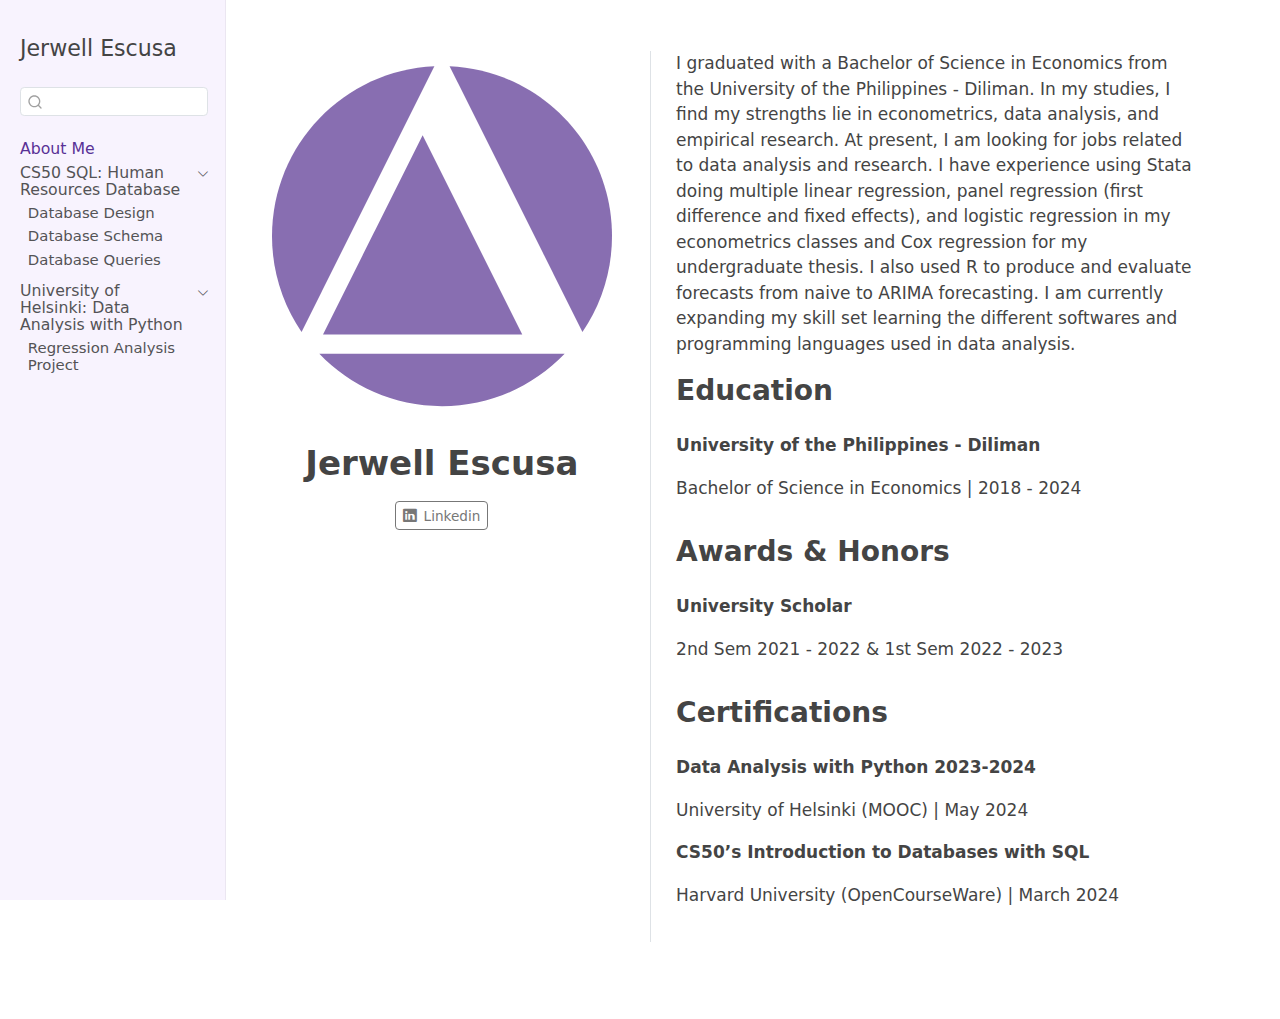
==== index.html @ 2f2919a4 "Initialized the website" ====
<!DOCTYPE html>
<html xmlns="http://www.w3.org/1999/xhtml" lang="en" xml:lang="en"><head>

<meta charset="utf-8">
<meta name="generator" content="quarto-1.4.555">

<meta name="viewport" content="width=device-width, initial-scale=1.0, user-scalable=yes">


<title>Jerwell Escusa</title>
<style>
code{white-space: pre-wrap;}
span.smallcaps{font-variant: small-caps;}
div.columns{display: flex; gap: min(4vw, 1.5em);}
div.column{flex: auto; overflow-x: auto;}
div.hanging-indent{margin-left: 1.5em; text-indent: -1.5em;}
ul.task-list{list-style: none;}
ul.task-list li input[type="checkbox"] {
  width: 0.8em;
  margin: 0 0.8em 0.2em -1em; /* quarto-specific, see https://github.com/quarto-dev/quarto-cli/issues/4556 */ 
  vertical-align: middle;
}
</style>


<script src="site_libs/quarto-nav/quarto-nav.js"></script>
<script src="site_libs/quarto-nav/headroom.min.js"></script>
<script src="site_libs/clipboard/clipboard.min.js"></script>
<script src="site_libs/quarto-search/autocomplete.umd.js"></script>
<script src="site_libs/quarto-search/fuse.min.js"></script>
<script src="site_libs/quarto-search/quarto-search.js"></script>
<meta name="quarto:offset" content="./">
<link href="./icon.svg" rel="icon" type="image/svg+xml">
<script src="site_libs/quarto-html/quarto.js"></script>
<script src="site_libs/quarto-html/popper.min.js"></script>
<script src="site_libs/quarto-html/tippy.umd.min.js"></script>
<link href="site_libs/quarto-html/tippy.css" rel="stylesheet">
<link href="site_libs/quarto-html/quarto-syntax-highlighting.css" rel="stylesheet" id="quarto-text-highlighting-styles">
<script src="site_libs/bootstrap/bootstrap.min.js"></script>
<link href="site_libs/bootstrap/bootstrap-icons.css" rel="stylesheet">
<link href="site_libs/bootstrap/bootstrap.min.css" rel="stylesheet" id="quarto-bootstrap" data-mode="light">
<script id="quarto-search-options" type="application/json">{
  "location": "sidebar",
  "copy-button": false,
  "collapse-after": 3,
  "panel-placement": "start",
  "type": "textbox",
  "limit": 50,
  "keyboard-shortcut": [
    "f",
    "/",
    "s"
  ],
  "show-item-context": false,
  "language": {
    "search-no-results-text": "No results",
    "search-matching-documents-text": "matching documents",
    "search-copy-link-title": "Copy link to search",
    "search-hide-matches-text": "Hide additional matches",
    "search-more-match-text": "more match in this document",
    "search-more-matches-text": "more matches in this document",
    "search-clear-button-title": "Clear",
    "search-text-placeholder": "",
    "search-detached-cancel-button-title": "Cancel",
    "search-submit-button-title": "Submit",
    "search-label": "Search"
  }
}</script>


<link rel="stylesheet" href="styles.css">
</head>

<body class="nav-sidebar docked fullcontent">

<div id="quarto-search-results"></div>
  <header id="quarto-header" class="headroom fixed-top">
  <nav class="quarto-secondary-nav">
    <div class="container-fluid d-flex">
      <button type="button" class="quarto-btn-toggle btn" data-bs-toggle="collapse" data-bs-target=".quarto-sidebar-collapse-item" aria-controls="quarto-sidebar" aria-expanded="false" aria-label="Toggle sidebar navigation" onclick="if (window.quartoToggleHeadroom) { window.quartoToggleHeadroom(); }">
        <i class="bi bi-layout-text-sidebar-reverse"></i>
      </button>
        <nav class="quarto-page-breadcrumbs" aria-label="breadcrumb"><ol class="breadcrumb"><li class="breadcrumb-item"><a href="./index.html">About Me</a></li></ol></nav>
        <a class="flex-grow-1" role="button" data-bs-toggle="collapse" data-bs-target=".quarto-sidebar-collapse-item" aria-controls="quarto-sidebar" aria-expanded="false" aria-label="Toggle sidebar navigation" onclick="if (window.quartoToggleHeadroom) { window.quartoToggleHeadroom(); }">      
        </a>
      <button type="button" class="btn quarto-search-button" aria-label="" onclick="window.quartoOpenSearch();">
        <i class="bi bi-search"></i>
      </button>
    </div>
  </nav>
</header>
<!-- content -->
<div id="quarto-content" class="quarto-container page-columns page-rows-contents page-layout-article">
<!-- sidebar -->
  <nav id="quarto-sidebar" class="sidebar collapse collapse-horizontal quarto-sidebar-collapse-item sidebar-navigation docked overflow-auto">
    <div class="pt-lg-2 mt-2 text-left sidebar-header">
    <div class="sidebar-title mb-0 py-0">
      <a href="./">Jerwell Escusa</a> 
    </div>
      </div>
        <div class="mt-2 flex-shrink-0 align-items-center">
        <div class="sidebar-search">
        <div id="quarto-search" class="" title="Search"></div>
        </div>
        </div>
    <div class="sidebar-menu-container"> 
    <ul class="list-unstyled mt-1">
        <li class="sidebar-item">
  <div class="sidebar-item-container"> 
  <a href="./index.html" class="sidebar-item-text sidebar-link active">
 <span class="menu-text">About Me</span></a>
  </div>
</li>
        <li class="sidebar-item sidebar-item-section">
      <div class="sidebar-item-container"> 
            <a class="sidebar-item-text sidebar-link text-start" data-bs-toggle="collapse" data-bs-target="#quarto-sidebar-section-1" aria-expanded="true">
 <span class="menu-text">CS50 SQL: Human Resources Database</span></a>
          <a class="sidebar-item-toggle text-start" data-bs-toggle="collapse" data-bs-target="#quarto-sidebar-section-1" aria-expanded="true" aria-label="Toggle section">
            <i class="bi bi-chevron-right ms-2"></i>
          </a> 
      </div>
      <ul id="quarto-sidebar-section-1" class="collapse list-unstyled sidebar-section depth1 show">  
          <li class="sidebar-item">
  <div class="sidebar-item-container"> 
  <a href="./cs50_sql/design.html" class="sidebar-item-text sidebar-link">
 <span class="menu-text">Database Design</span></a>
  </div>
</li>
          <li class="sidebar-item">
  <div class="sidebar-item-container"> 
  <a href="./cs50_sql/schema.html" class="sidebar-item-text sidebar-link">
 <span class="menu-text">Database Schema</span></a>
  </div>
</li>
          <li class="sidebar-item">
  <div class="sidebar-item-container"> 
  <a href="./cs50_sql/queries.html" class="sidebar-item-text sidebar-link">
 <span class="menu-text">Database Queries</span></a>
  </div>
</li>
      </ul>
  </li>
        <li class="sidebar-item sidebar-item-section">
      <div class="sidebar-item-container"> 
            <a class="sidebar-item-text sidebar-link text-start" data-bs-toggle="collapse" data-bs-target="#quarto-sidebar-section-2" aria-expanded="true">
 <span class="menu-text">University of Helsinki: Data Analysis with Python</span></a>
          <a class="sidebar-item-toggle text-start" data-bs-toggle="collapse" data-bs-target="#quarto-sidebar-section-2" aria-expanded="true" aria-label="Toggle section">
            <i class="bi bi-chevron-right ms-2"></i>
          </a> 
      </div>
      <ul id="quarto-sidebar-section-2" class="collapse list-unstyled sidebar-section depth1 show">  
          <li class="sidebar-item">
  <div class="sidebar-item-container"> 
  <a href="./helsinki_dap2324/project_regression-analysis.html" class="sidebar-item-text sidebar-link">
 <span class="menu-text">Regression Analysis Project</span></a>
  </div>
</li>
      </ul>
  </li>
    </ul>
    </div>
</nav>
<div id="quarto-sidebar-glass" class="quarto-sidebar-collapse-item" data-bs-toggle="collapse" data-bs-target=".quarto-sidebar-collapse-item"></div>
<!-- margin-sidebar -->
    
<!-- main -->
<div class="quarto-about-trestles content">
  <div class="about-entity">
    <img src="profile.svg" class="about-image
  rounded " style="width: 20em;">
<header id="title-block-header" class="quarto-title-block default">
<div class="quarto-title">
<h1 class="title">Jerwell Escusa</h1>
</div>
<div class="quarto-title-meta">
  </div>
</header>
    <div class="about-links">
  <a href="https://www.linkedin.com/in/jerwell-arden-escusa/" class="about-link" rel="" target="">
    <i class="bi bi-linkedin"></i>
     <span class="about-link-text">Linkedin</span>
  </a>
</div>
  </div>
  <div class="about-contents"><main class="content" id="quarto-document-content">
<p>I graduated with a Bachelor of Science in Economics from the University of the Philippines - Diliman. In my studies, I find my strengths lie in econometrics, data analysis, and empirical research. At present, I am looking for jobs related to data analysis and research. I have experience using Stata doing multiple linear regression, panel regression (first difference and fixed effects), and logistic regression in my econometrics classes and Cox regression for my undergraduate thesis. I also used R to produce and evaluate forecasts from naive to ARIMA forecasting. I am currently expanding my skill set learning the different softwares and programming languages used in data analysis.</p>
<section id="education" class="level2">
<h2 data-anchor-id="education">Education</h2>
<p><strong>University of the Philippines - Diliman</strong></p>
<p>Bachelor of Science in Economics | 2018 - 2024</p>
</section>
<section id="awards-honors" class="level2">
<h2 data-anchor-id="awards-honors">Awards &amp; Honors</h2>
<p><strong>University Scholar</strong></p>
<p>2nd Sem 2021 - 2022 &amp; 1st Sem 2022 - 2023</p>
</section>
<section id="certifications" class="level2">
<h2 data-anchor-id="certifications">Certifications</h2>
<p><strong>Data Analysis with Python 2023-2024</strong></p>
<p>University of Helsinki (MOOC) | May 2024</p>
<p><a href="https://certificates.cs50.io/217c3000-e9ad-4f0f-bda6-6aeee8ce17c9.pdf?size=letter" style="text-decoration: none; color: inherit;" title="View Certificate"><strong>CS50’s Introduction to Databases with SQL</strong></a></p>
<p>Harvard University (OpenCourseWare) | March 2024</p>


</section>
</main></div>
</div>
 <!-- /main -->
<script id="quarto-html-after-body" type="application/javascript">
window.document.addEventListener("DOMContentLoaded", function (event) {
  const toggleBodyColorMode = (bsSheetEl) => {
    const mode = bsSheetEl.getAttribute("data-mode");
    const bodyEl = window.document.querySelector("body");
    if (mode === "dark") {
      bodyEl.classList.add("quarto-dark");
      bodyEl.classList.remove("quarto-light");
    } else {
      bodyEl.classList.add("quarto-light");
      bodyEl.classList.remove("quarto-dark");
    }
  }
  const toggleBodyColorPrimary = () => {
    const bsSheetEl = window.document.querySelector("link#quarto-bootstrap");
    if (bsSheetEl) {
      toggleBodyColorMode(bsSheetEl);
    }
  }
  toggleBodyColorPrimary();  
  const isCodeAnnotation = (el) => {
    for (const clz of el.classList) {
      if (clz.startsWith('code-annotation-')) {                     
        return true;
      }
    }
    return false;
  }
  const clipboard = new window.ClipboardJS('.code-copy-button', {
    text: function(trigger) {
      const codeEl = trigger.previousElementSibling.cloneNode(true);
      for (const childEl of codeEl.children) {
        if (isCodeAnnotation(childEl)) {
          childEl.remove();
        }
      }
      return codeEl.innerText;
    }
  });
  clipboard.on('success', function(e) {
    // button target
    const button = e.trigger;
    // don't keep focus
    button.blur();
    // flash "checked"
    button.classList.add('code-copy-button-checked');
    var currentTitle = button.getAttribute("title");
    button.setAttribute("title", "Copied!");
    let tooltip;
    if (window.bootstrap) {
      button.setAttribute("data-bs-toggle", "tooltip");
      button.setAttribute("data-bs-placement", "left");
      button.setAttribute("data-bs-title", "Copied!");
      tooltip = new bootstrap.Tooltip(button, 
        { trigger: "manual", 
          customClass: "code-copy-button-tooltip",
          offset: [0, -8]});
      tooltip.show();    
    }
    setTimeout(function() {
      if (tooltip) {
        tooltip.hide();
        button.removeAttribute("data-bs-title");
        button.removeAttribute("data-bs-toggle");
        button.removeAttribute("data-bs-placement");
      }
      button.setAttribute("title", currentTitle);
      button.classList.remove('code-copy-button-checked');
    }, 1000);
    // clear code selection
    e.clearSelection();
  });
    var localhostRegex = new RegExp(/^(?:http|https):\/\/localhost\:?[0-9]*\//);
    var mailtoRegex = new RegExp(/^mailto:/);
      var filterRegex = new RegExp('/' + window.location.host + '/');
    var isInternal = (href) => {
        return filterRegex.test(href) || localhostRegex.test(href) || mailtoRegex.test(href);
    }
    // Inspect non-navigation links and adorn them if external
 	var links = window.document.querySelectorAll('a[href]:not(.nav-link):not(.navbar-brand):not(.toc-action):not(.sidebar-link):not(.sidebar-item-toggle):not(.pagination-link):not(.no-external):not([aria-hidden]):not(.dropdown-item):not(.quarto-navigation-tool)');
    for (var i=0; i<links.length; i++) {
      const link = links[i];
      if (!isInternal(link.href)) {
        // undo the damage that might have been done by quarto-nav.js in the case of
        // links that we want to consider external
        if (link.dataset.originalHref !== undefined) {
          link.href = link.dataset.originalHref;
        }
      }
    }
  function tippyHover(el, contentFn, onTriggerFn, onUntriggerFn) {
    const config = {
      allowHTML: true,
      maxWidth: 500,
      delay: 100,
      arrow: false,
      appendTo: function(el) {
          return el.parentElement;
      },
      interactive: true,
      interactiveBorder: 10,
      theme: 'quarto',
      placement: 'bottom-start',
    };
    if (contentFn) {
      config.content = contentFn;
    }
    if (onTriggerFn) {
      config.onTrigger = onTriggerFn;
    }
    if (onUntriggerFn) {
      config.onUntrigger = onUntriggerFn;
    }
    window.tippy(el, config); 
  }
  const noterefs = window.document.querySelectorAll('a[role="doc-noteref"]');
  for (var i=0; i<noterefs.length; i++) {
    const ref = noterefs[i];
    tippyHover(ref, function() {
      // use id or data attribute instead here
      let href = ref.getAttribute('data-footnote-href') || ref.getAttribute('href');
      try { href = new URL(href).hash; } catch {}
      const id = href.replace(/^#\/?/, "");
      const note = window.document.getElementById(id);
      if (note) {
        return note.innerHTML;
      } else {
        return "";
      }
    });
  }
  const xrefs = window.document.querySelectorAll('a.quarto-xref');
  const processXRef = (id, note) => {
    // Strip column container classes
    const stripColumnClz = (el) => {
      el.classList.remove("page-full", "page-columns");
      if (el.children) {
        for (const child of el.children) {
          stripColumnClz(child);
        }
      }
    }
    stripColumnClz(note)
    if (id === null || id.startsWith('sec-')) {
      // Special case sections, only their first couple elements
      const container = document.createElement("div");
      if (note.children && note.children.length > 2) {
        container.appendChild(note.children[0].cloneNode(true));
        for (let i = 1; i < note.children.length; i++) {
          const child = note.children[i];
          if (child.tagName === "P" && child.innerText === "") {
            continue;
          } else {
            container.appendChild(child.cloneNode(true));
            break;
          }
        }
        if (window.Quarto?.typesetMath) {
          window.Quarto.typesetMath(container);
        }
        return container.innerHTML
      } else {
        if (window.Quarto?.typesetMath) {
          window.Quarto.typesetMath(note);
        }
        return note.innerHTML;
      }
    } else {
      // Remove any anchor links if they are present
      const anchorLink = note.querySelector('a.anchorjs-link');
      if (anchorLink) {
        anchorLink.remove();
      }
      if (window.Quarto?.typesetMath) {
        window.Quarto.typesetMath(note);
      }
      // TODO in 1.5, we should make sure this works without a callout special case
      if (note.classList.contains("callout")) {
        return note.outerHTML;
      } else {
        return note.innerHTML;
      }
    }
  }
  for (var i=0; i<xrefs.length; i++) {
    const xref = xrefs[i];
    tippyHover(xref, undefined, function(instance) {
      instance.disable();
      let url = xref.getAttribute('href');
      let hash = undefined; 
      if (url.startsWith('#')) {
        hash = url;
      } else {
        try { hash = new URL(url).hash; } catch {}
      }
      if (hash) {
        const id = hash.replace(/^#\/?/, "");
        const note = window.document.getElementById(id);
        if (note !== null) {
          try {
            const html = processXRef(id, note.cloneNode(true));
            instance.setContent(html);
          } finally {
            instance.enable();
            instance.show();
          }
        } else {
          // See if we can fetch this
          fetch(url.split('#')[0])
          .then(res => res.text())
          .then(html => {
            const parser = new DOMParser();
            const htmlDoc = parser.parseFromString(html, "text/html");
            const note = htmlDoc.getElementById(id);
            if (note !== null) {
              const html = processXRef(id, note);
              instance.setContent(html);
            } 
          }).finally(() => {
            instance.enable();
            instance.show();
          });
        }
      } else {
        // See if we can fetch a full url (with no hash to target)
        // This is a special case and we should probably do some content thinning / targeting
        fetch(url)
        .then(res => res.text())
        .then(html => {
          const parser = new DOMParser();
          const htmlDoc = parser.parseFromString(html, "text/html");
          const note = htmlDoc.querySelector('main.content');
          if (note !== null) {
            // This should only happen for chapter cross references
            // (since there is no id in the URL)
            // remove the first header
            if (note.children.length > 0 && note.children[0].tagName === "HEADER") {
              note.children[0].remove();
            }
            const html = processXRef(null, note);
            instance.setContent(html);
          } 
        }).finally(() => {
          instance.enable();
          instance.show();
        });
      }
    }, function(instance) {
    });
  }
      let selectedAnnoteEl;
      const selectorForAnnotation = ( cell, annotation) => {
        let cellAttr = 'data-code-cell="' + cell + '"';
        let lineAttr = 'data-code-annotation="' +  annotation + '"';
        const selector = 'span[' + cellAttr + '][' + lineAttr + ']';
        return selector;
      }
      const selectCodeLines = (annoteEl) => {
        const doc = window.document;
        const targetCell = annoteEl.getAttribute("data-target-cell");
        const targetAnnotation = annoteEl.getAttribute("data-target-annotation");
        const annoteSpan = window.document.querySelector(selectorForAnnotation(targetCell, targetAnnotation));
        const lines = annoteSpan.getAttribute("data-code-lines").split(",");
        const lineIds = lines.map((line) => {
          return targetCell + "-" + line;
        })
        let top = null;
        let height = null;
        let parent = null;
        if (lineIds.length > 0) {
            //compute the position of the single el (top and bottom and make a div)
            const el = window.document.getElementById(lineIds[0]);
            top = el.offsetTop;
            height = el.offsetHeight;
            parent = el.parentElement.parentElement;
          if (lineIds.length > 1) {
            const lastEl = window.document.getElementById(lineIds[lineIds.length - 1]);
            const bottom = lastEl.offsetTop + lastEl.offsetHeight;
            height = bottom - top;
          }
          if (top !== null && height !== null && parent !== null) {
            // cook up a div (if necessary) and position it 
            let div = window.document.getElementById("code-annotation-line-highlight");
            if (div === null) {
              div = window.document.createElement("div");
              div.setAttribute("id", "code-annotation-line-highlight");
              div.style.position = 'absolute';
              parent.appendChild(div);
            }
            div.style.top = top - 2 + "px";
            div.style.height = height + 4 + "px";
            div.style.left = 0;
            let gutterDiv = window.document.getElementById("code-annotation-line-highlight-gutter");
            if (gutterDiv === null) {
              gutterDiv = window.document.createElement("div");
              gutterDiv.setAttribute("id", "code-annotation-line-highlight-gutter");
              gutterDiv.style.position = 'absolute';
              const codeCell = window.document.getElementById(targetCell);
              const gutter = codeCell.querySelector('.code-annotation-gutter');
              gutter.appendChild(gutterDiv);
            }
            gutterDiv.style.top = top - 2 + "px";
            gutterDiv.style.height = height + 4 + "px";
          }
          selectedAnnoteEl = annoteEl;
        }
      };
      const unselectCodeLines = () => {
        const elementsIds = ["code-annotation-line-highlight", "code-annotation-line-highlight-gutter"];
        elementsIds.forEach((elId) => {
          const div = window.document.getElementById(elId);
          if (div) {
            div.remove();
          }
        });
        selectedAnnoteEl = undefined;
      };
        // Handle positioning of the toggle
    window.addEventListener(
      "resize",
      throttle(() => {
        elRect = undefined;
        if (selectedAnnoteEl) {
          selectCodeLines(selectedAnnoteEl);
        }
      }, 10)
    );
    function throttle(fn, ms) {
    let throttle = false;
    let timer;
      return (...args) => {
        if(!throttle) { // first call gets through
            fn.apply(this, args);
            throttle = true;
        } else { // all the others get throttled
            if(timer) clearTimeout(timer); // cancel #2
            timer = setTimeout(() => {
              fn.apply(this, args);
              timer = throttle = false;
            }, ms);
        }
      };
    }
      // Attach click handler to the DT
      const annoteDls = window.document.querySelectorAll('dt[data-target-cell]');
      for (const annoteDlNode of annoteDls) {
        annoteDlNode.addEventListener('click', (event) => {
          const clickedEl = event.target;
          if (clickedEl !== selectedAnnoteEl) {
            unselectCodeLines();
            const activeEl = window.document.querySelector('dt[data-target-cell].code-annotation-active');
            if (activeEl) {
              activeEl.classList.remove('code-annotation-active');
            }
            selectCodeLines(clickedEl);
            clickedEl.classList.add('code-annotation-active');
          } else {
            // Unselect the line
            unselectCodeLines();
            clickedEl.classList.remove('code-annotation-active');
          }
        });
      }
  const findCites = (el) => {
    const parentEl = el.parentElement;
    if (parentEl) {
      const cites = parentEl.dataset.cites;
      if (cites) {
        return {
          el,
          cites: cites.split(' ')
        };
      } else {
        return findCites(el.parentElement)
      }
    } else {
      return undefined;
    }
  };
  var bibliorefs = window.document.querySelectorAll('a[role="doc-biblioref"]');
  for (var i=0; i<bibliorefs.length; i++) {
    const ref = bibliorefs[i];
    const citeInfo = findCites(ref);
    if (citeInfo) {
      tippyHover(citeInfo.el, function() {
        var popup = window.document.createElement('div');
        citeInfo.cites.forEach(function(cite) {
          var citeDiv = window.document.createElement('div');
          citeDiv.classList.add('hanging-indent');
          citeDiv.classList.add('csl-entry');
          var biblioDiv = window.document.getElementById('ref-' + cite);
          if (biblioDiv) {
            citeDiv.innerHTML = biblioDiv.innerHTML;
          }
          popup.appendChild(citeDiv);
        });
        return popup.innerHTML;
      });
    }
  }
});
</script>
</div> <!-- /content -->




</body></html>
---- site_libs/quarto-html/tippy.css ----
.tippy-box[data-animation=fade][data-state=hidden]{opacity:0}[data-tippy-root]{max-width:calc(100vw - 10px)}.tippy-box{position:relative;background-color:#333;color:#fff;border-radius:4px;font-size:14px;line-height:1.4;white-space:normal;outline:0;transition-property:transform,visibility,opacity}.tippy-box[data-placement^=top]>.tippy-arrow{bottom:0}.tippy-box[data-placement^=top]>.tippy-arrow:before{bottom:-7px;left:0;border-width:8px 8px 0;border-top-color:initial;transform-origin:center top}.tippy-box[data-placement^=bottom]>.tippy-arrow{top:0}.tippy-box[data-placement^=bottom]>.tippy-arrow:before{top:-7px;left:0;border-width:0 8px 8px;border-bottom-color:initial;transform-origin:center bottom}.tippy-box[data-placement^=left]>.tippy-arrow{right:0}.tippy-box[data-placement^=left]>.tippy-arrow:before{border-width:8px 0 8px 8px;border-left-color:initial;right:-7px;transform-origin:center left}.tippy-box[data-placement^=right]>.tippy-arrow{left:0}.tippy-box[data-placement^=right]>.tippy-arrow:before{left:-7px;border-width:8px 8px 8px 0;border-right-color:initial;transform-origin:center right}.tippy-box[data-inertia][data-state=visible]{transition-timing-function:cubic-bezier(.54,1.5,.38,1.11)}.tippy-arrow{width:16px;height:16px;color:#333}.tippy-arrow:before{content:"";position:absolute;border-color:transparent;border-style:solid}.tippy-content{position:relative;padding:5px 9px;z-index:1}
---- site_libs/quarto-html/quarto-syntax-highlighting.css ----
/* quarto syntax highlight colors */
:root {
  --quarto-hl-ot-color: #003B4F;
  --quarto-hl-at-color: #657422;
  --quarto-hl-ss-color: #20794D;
  --quarto-hl-an-color: #5E5E5E;
  --quarto-hl-fu-color: #4758AB;
  --quarto-hl-st-color: #20794D;
  --quarto-hl-cf-color: #003B4F;
  --quarto-hl-op-color: #5E5E5E;
  --quarto-hl-er-color: #AD0000;
  --quarto-hl-bn-color: #AD0000;
  --quarto-hl-al-color: #AD0000;
  --quarto-hl-va-color: #111111;
  --quarto-hl-bu-color: inherit;
  --quarto-hl-ex-color: inherit;
  --quarto-hl-pp-color: #AD0000;
  --quarto-hl-in-color: #5E5E5E;
  --quarto-hl-vs-color: #20794D;
  --quarto-hl-wa-color: #5E5E5E;
  --quarto-hl-do-color: #5E5E5E;
  --quarto-hl-im-color: #00769E;
  --quarto-hl-ch-color: #20794D;
  --quarto-hl-dt-color: #AD0000;
  --quarto-hl-fl-color: #AD0000;
  --quarto-hl-co-color: #5E5E5E;
  --quarto-hl-cv-color: #5E5E5E;
  --quarto-hl-cn-color: #8f5902;
  --quarto-hl-sc-color: #5E5E5E;
  --quarto-hl-dv-color: #AD0000;
  --quarto-hl-kw-color: #003B4F;
}

/* other quarto variables */
:root {
  --quarto-font-monospace: SFMono-Regular, Menlo, Monaco, Consolas, "Liberation Mono", "Courier New", monospace;
}

pre > code.sourceCode > span {
  color: #003B4F;
}

code span {
  color: #003B4F;
}

code.sourceCode > span {
  color: #003B4F;
}

div.sourceCode,
div.sourceCode pre.sourceCode {
  color: #003B4F;
}

code span.ot {
  color: #003B4F;
  font-style: inherit;
}

code span.at {
  color: #657422;
  font-style: inherit;
}

code span.ss {
  color: #20794D;
  font-style: inherit;
}

code span.an {
  color: #5E5E5E;
  font-style: inherit;
}

code span.fu {
  color: #4758AB;
  font-style: inherit;
}

code span.st {
  color: #20794D;
  font-style: inherit;
}

code span.cf {
  color: #003B4F;
  font-style: inherit;
}

code span.op {
  color: #5E5E5E;
  font-style: inherit;
}

code span.er {
  color: #AD0000;
  font-style: inherit;
}

code span.bn {
  color: #AD0000;
  font-style: inherit;
}

code span.al {
  color: #AD0000;
  font-style: inherit;
}

code span.va {
  color: #111111;
  font-style: inherit;
}

code span.bu {
  font-style: inherit;
}

code span.ex {
  font-style: inherit;
}

code span.pp {
  color: #AD0000;
  font-style: inherit;
}

code span.in {
  color: #5E5E5E;
  font-style: inherit;
}

code span.vs {
  color: #20794D;
  font-style: inherit;
}

code span.wa {
  color: #5E5E5E;
  font-style: italic;
}

code span.do {
  color: #5E5E5E;
  font-style: italic;
}

code span.im {
  color: #00769E;
  font-style: inherit;
}

code span.ch {
  color: #20794D;
  font-style: inherit;
}

code span.dt {
  color: #AD0000;
  font-style: inherit;
}

code span.fl {
  color: #AD0000;
  font-style: inherit;
}

code span.co {
  color: #5E5E5E;
  font-style: inherit;
}

code span.cv {
  color: #5E5E5E;
  font-style: italic;
}

code span.cn {
  color: #8f5902;
  font-style: inherit;
}

code span.sc {
  color: #5E5E5E;
  font-style: inherit;
}

code span.dv {
  color: #AD0000;
  font-style: inherit;
}

code span.kw {
  color: #003B4F;
  font-style: inherit;
}

.prevent-inlining {
  content: "</";
}

/*# sourceMappingURL=debc5d5d77c3f9108843748ff7464032.css.map */
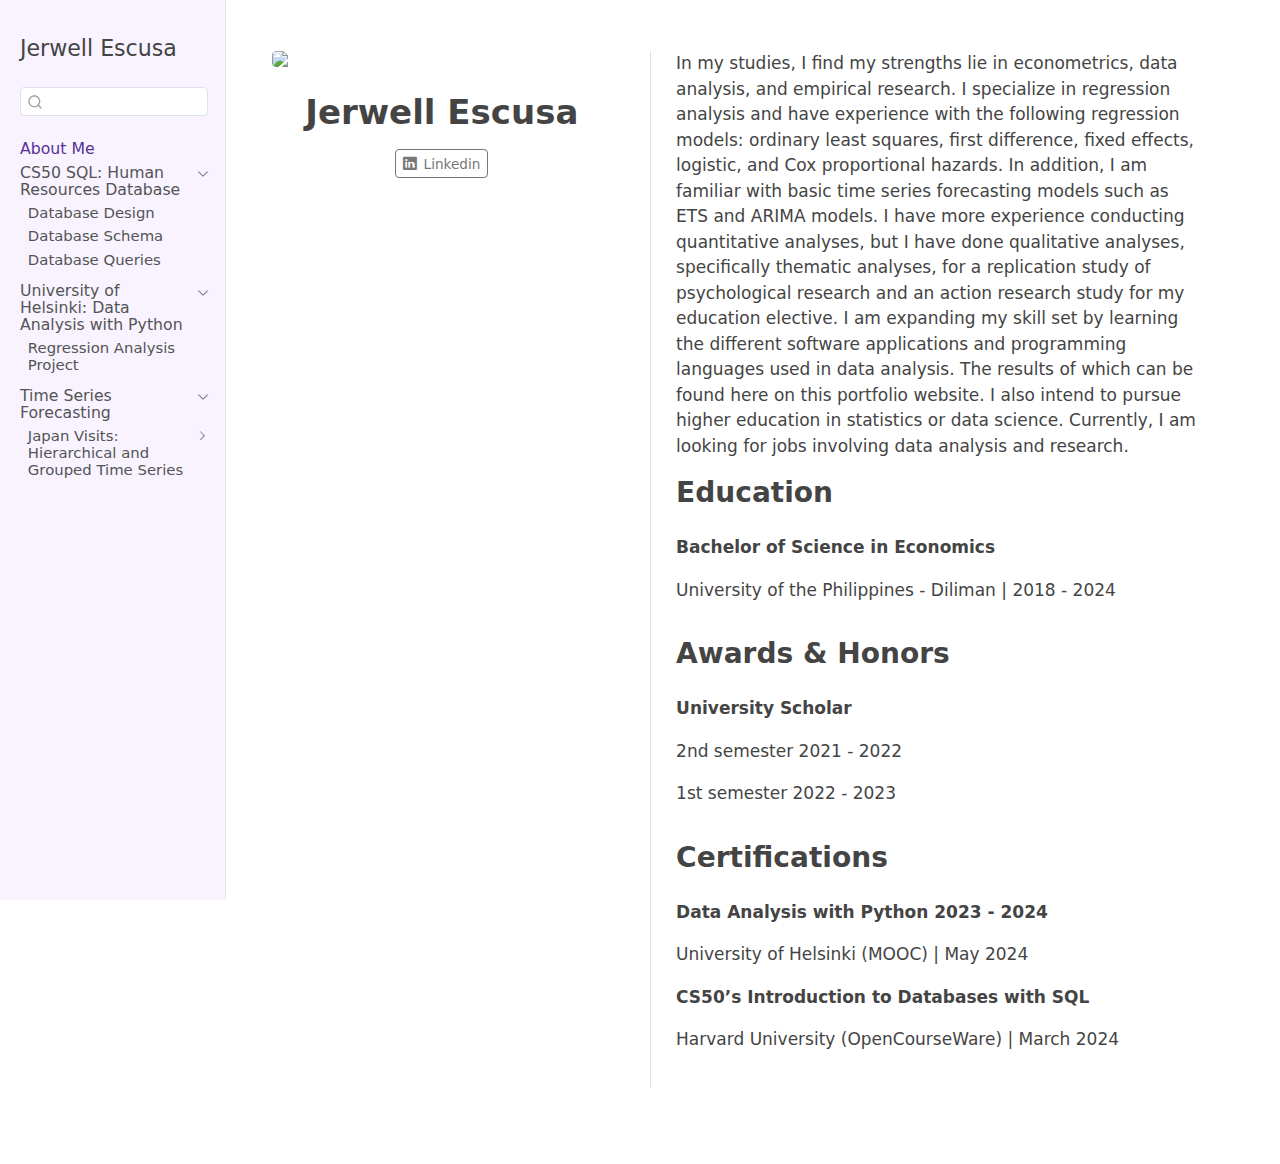
==== commit 021fe323: "Added new section and updated profile" ====
--- a/index.html
+++ b/index.html
@@ -157,6 +157,52 @@
 </li>
       </ul>
   </li>
+        <li class="sidebar-item sidebar-item-section">
+      <div class="sidebar-item-container"> 
+            <a class="sidebar-item-text sidebar-link text-start" data-bs-toggle="collapse" data-bs-target="#quarto-sidebar-section-3" aria-expanded="true">
+ <span class="menu-text">Time Series Forecasting</span></a>
+          <a class="sidebar-item-toggle text-start" data-bs-toggle="collapse" data-bs-target="#quarto-sidebar-section-3" aria-expanded="true" aria-label="Toggle section">
+            <i class="bi bi-chevron-right ms-2"></i>
+          </a> 
+      </div>
+      <ul id="quarto-sidebar-section-3" class="collapse list-unstyled sidebar-section depth1 show">  
+          <li class="sidebar-item sidebar-item-section">
+      <div class="sidebar-item-container"> 
+            <a class="sidebar-item-text sidebar-link text-start collapsed" data-bs-toggle="collapse" data-bs-target="#quarto-sidebar-section-4" aria-expanded="false">
+ <span class="menu-text">Japan Visits: Hierarchical and Grouped Time Series</span></a>
+          <a class="sidebar-item-toggle text-start collapsed" data-bs-toggle="collapse" data-bs-target="#quarto-sidebar-section-4" aria-expanded="false" aria-label="Toggle section">
+            <i class="bi bi-chevron-right ms-2"></i>
+          </a> 
+      </div>
+      <ul id="quarto-sidebar-section-4" class="collapse list-unstyled sidebar-section depth2 ">  
+          <li class="sidebar-item">
+  <div class="sidebar-item-container"> 
+  <a href="./forecasting/jp_tourism/data_wrangling.html" class="sidebar-item-text sidebar-link">
+ <span class="menu-text">Data Wrangling</span></a>
+  </div>
+</li>
+          <li class="sidebar-item">
+  <div class="sidebar-item-container"> 
+  <a href="./forecasting/jp_tourism/data_prep-viz.html" class="sidebar-item-text sidebar-link">
+ <span class="menu-text">Data Preparation and Visualization</span></a>
+  </div>
+</li>
+          <li class="sidebar-item">
+  <div class="sidebar-item-container"> 
+  <a href="./forecasting/jp_tourism/forecasting_agg.html" class="sidebar-item-text sidebar-link">
+ <span class="menu-text">ETS and ARIMA Forecasting</span></a>
+  </div>
+</li>
+          <li class="sidebar-item">
+  <div class="sidebar-item-container"> 
+  <a href="./forecasting/jp_tourism/forecasting_reconciliation.html" class="sidebar-item-text sidebar-link">
+ <span class="menu-text">Forecast Reconciliation</span></a>
+  </div>
+</li>
+      </ul>
+  </li>
+      </ul>
+  </li>
     </ul>
     </div>
 </nav>
@@ -166,7 +212,7 @@
 <!-- main -->
 <div class="quarto-about-trestles content">
   <div class="about-entity">
-    <img src="profile.svg" class="about-image
+    <img src="images/profile.png" class="about-image
   rounded " style="width: 20em;">
 <header id="title-block-header" class="quarto-title-block default">
 <div class="quarto-title">
@@ -183,22 +229,23 @@
 </div>
   </div>
   <div class="about-contents"><main class="content" id="quarto-document-content">
-<p>I graduated with a Bachelor of Science in Economics from the University of the Philippines - Diliman. In my studies, I find my strengths lie in econometrics, data analysis, and empirical research. At present, I am looking for jobs related to data analysis and research. I have experience using Stata doing multiple linear regression, panel regression (first difference and fixed effects), and logistic regression in my econometrics classes and Cox regression for my undergraduate thesis. I also used R to produce and evaluate forecasts from naive to ARIMA forecasting. I am currently expanding my skill set learning the different softwares and programming languages used in data analysis.</p>
+<p>In my studies, I find my strengths lie in econometrics, data analysis, and empirical research. I specialize in regression analysis and have experience with the following regression models: ordinary least squares, first difference, fixed effects, logistic, and Cox proportional hazards. In addition, I am familiar with basic time series forecasting models such as ETS and ARIMA models. I have more experience conducting quantitative analyses, but I have done qualitative analyses, specifically thematic analyses, for a replication study of psychological research and an action research study for my education elective. I am expanding my skill set by learning the different software applications and programming languages used in data analysis. The results of which can be found here on this portfolio website. I also intend to pursue higher education in statistics or data science. Currently, I am looking for jobs involving data analysis and research.&nbsp;&nbsp;</p>
 <section id="education" class="level2">
 <h2 data-anchor-id="education">Education</h2>
-<p><strong>University of the Philippines - Diliman</strong></p>
-<p>Bachelor of Science in Economics | 2018 - 2024</p>
+<p><strong>Bachelor of Science in Economics</strong></p>
+<p>University of the Philippines - Diliman | 2018 - 2024</p>
 </section>
 <section id="awards-honors" class="level2">
 <h2 data-anchor-id="awards-honors">Awards &amp; Honors</h2>
 <p><strong>University Scholar</strong></p>
-<p>2nd Sem 2021 - 2022 &amp; 1st Sem 2022 - 2023</p>
+<p>2nd semester 2021 - 2022</p>
+<p>1st semester 2022 - 2023</p>
 </section>
 <section id="certifications" class="level2">
-<h2 data-anchor-id="certifications">Certifications</h2>
-<p><strong>Data Analysis with Python 2023-2024</strong></p>
+<h2 data-anchor-id="certifications"><a href="https://drive.google.com/drive/folders/1jiy9KovYilwhFbFbiqZv4sgwlhs05BGq?usp=drive_link" style="text-decoration: none; color: inherit;" title="View certificates">Certifications</a></h2>
+<p><strong>Data Analysis with Python 2023 - 2024</strong></p>
 <p>University of Helsinki (MOOC) | May 2024</p>
-<p><a href="https://certificates.cs50.io/217c3000-e9ad-4f0f-bda6-6aeee8ce17c9.pdf?size=letter" style="text-decoration: none; color: inherit;" title="View Certificate"><strong>CS50’s Introduction to Databases with SQL</strong></a></p>
+<p><strong>CS50’s Introduction to Databases with SQL</strong></p>
 <p>Harvard University (OpenCourseWare) | March 2024</p>
 
 
--- a/styles.css
+++ b/styles.css
@@ -4,4 +4,7 @@
   border: 2px solid #886EB1;  
   border-radius: 5px; 
   padding: 10px;
+  overflow-x: auto;
+  overflow-wrap: break-word;
+  max-width: 100%;
 }